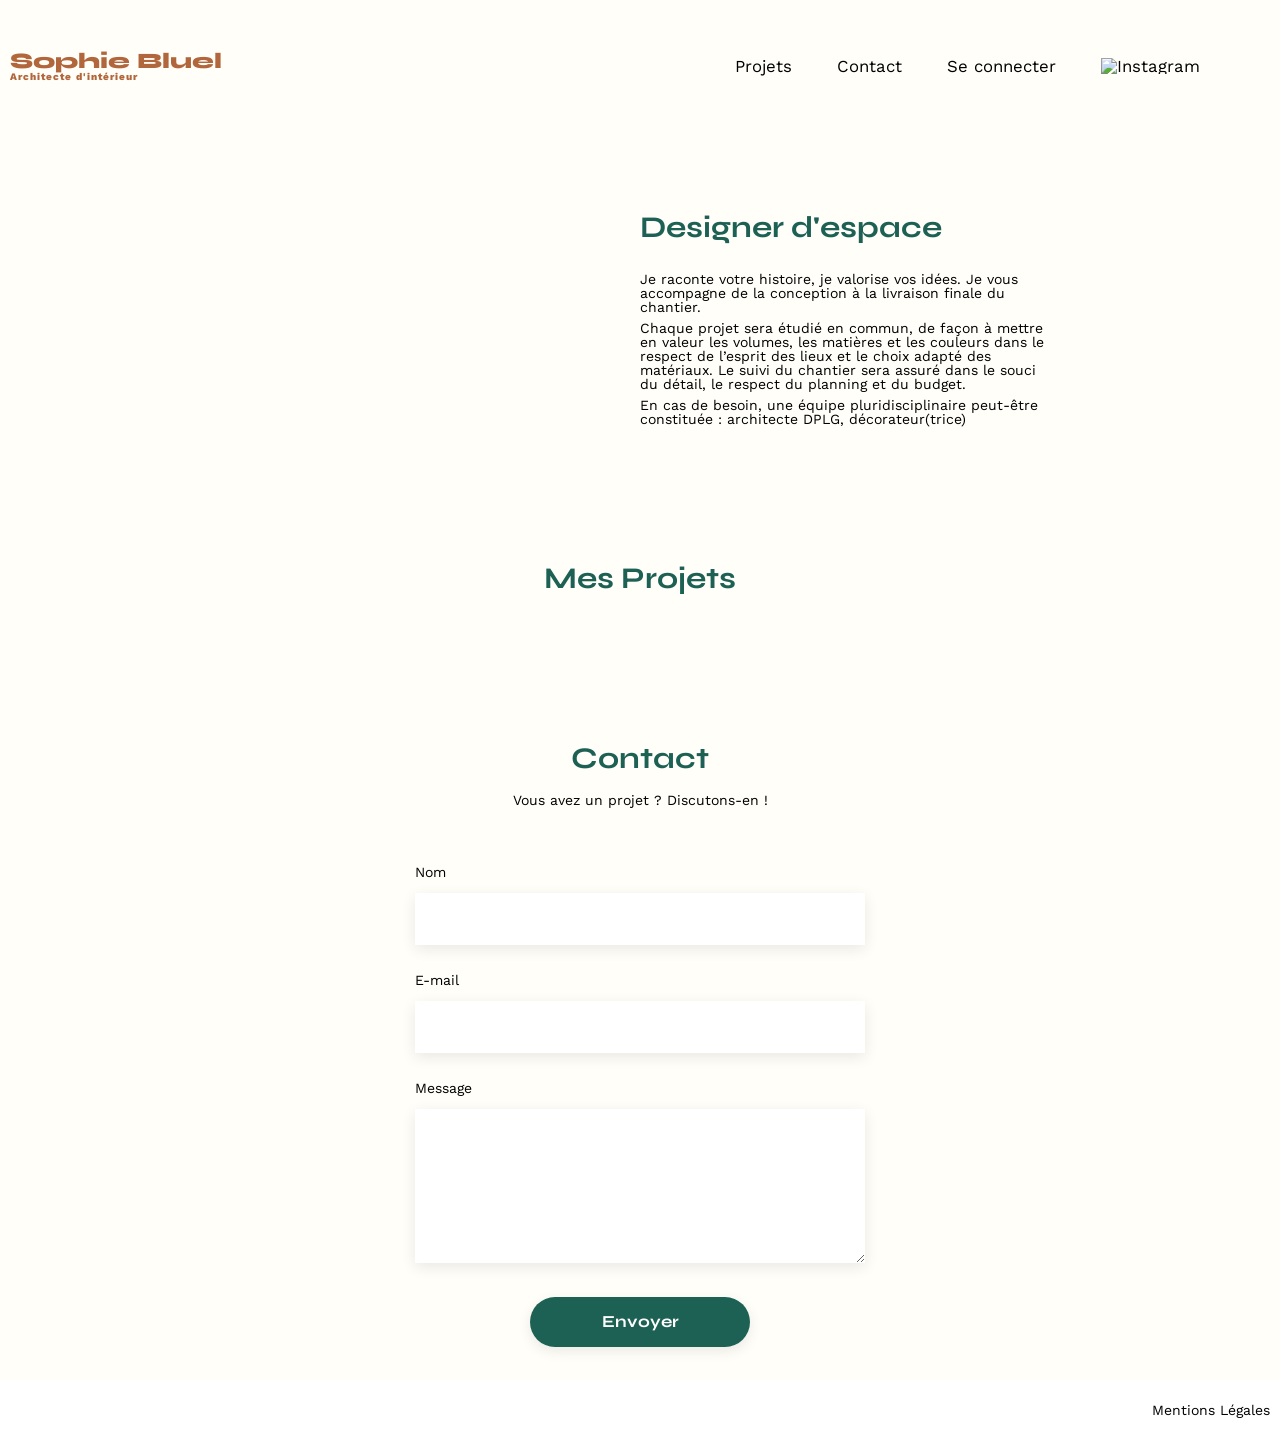
==== FrontEnd/index.html @ d61f4f7e "Ajout de la page login" ====
<!DOCTYPE html>
<html lang="fr">

<head>
	<meta charset="UTF-8">
	<title>Sophie Bluel - Architecte d'intérieur</title>
	<meta name="viewport" content="width=device-width, initial-scale=1.0">
	<link rel="preconnect" href="https://fonts.googleapis.com">
	<link rel="preconnect" href="https://fonts.gstatic.com" crossorigin>
	<link href="https://fonts.googleapis.com/css2?family=Syne:wght@700;800&family=Work+Sans&display=swap"
		rel="stylesheet">
	<meta name="description" content="">
	<link rel="stylesheet" href="./assets/style.css">
</head>

<body>
	<header>
		<h1>Sophie Bluel <span>Architecte d'intérieur</span></h1>
		<nav>
			<ul>
				<li><a href="#">Projets</a></li>
				<li><a href="#">Contact</a></li>
				<li><a href="login.html">Se connecter</a></li> <!-- ✅ lien fonctionnel -->
				<li>
					<a href="https://instagram.com" target="_blank" rel="noopener">
						<img class="icon-instagram" src="./assets/icons/instagram.png" alt="Instagram">
					</a>
				</li>
			</ul>
		</nav>
	</header>
	<main>
		<section id="introduction">
			<figure>
				<img src="./assets/images/sophie-bluel.png" alt="">
			</figure>
			<article>
				<h2>Designer d'espace</h2>
				<p>Je raconte votre histoire, je valorise vos idées. Je vous accompagne de la conception à la livraison
					finale du chantier.</p>
				<p>Chaque projet sera étudié en commun, de façon à mettre en valeur les volumes, les matières et les
					couleurs dans le respect de l’esprit des lieux et le choix adapté des matériaux. Le suivi du
					chantier sera assuré dans le souci du détail, le respect du planning et du budget.</p>
				<p>En cas de besoin, une équipe pluridisciplinaire peut-être constituée : architecte DPLG,
					décorateur(trice)</p>
			</article>
		</section>
		<section id="portfolio">
			<h2>Mes Projets</h2>
			<div id="filters"></div>
			<div class="gallery">
			</div>
		</section>
		<section id="contact">
			<h2>Contact</h2>
			<p>Vous avez un projet ? Discutons-en !</p>
			<form action="#" method="post">
				<label for="name">Nom</label>
				<input type="text" name="name" id="name">
				<label for="email">E-mail</label>
				<input type="email" name="email" id="email">
				<label for="message">Message</label>
				<textarea name="message" id="message" cols="30" rows="10"></textarea>
				<input type="submit" value="Envoyer">
			</form>
		</section>

	</main>

	<footer>
		<nav>
			<ul>
				<li>Mentions Légales</li>
			</ul>
		</nav>
	</footer>
	<script src="script.js"></script>
</body>

</html>
---- FrontEnd/assets/style.css ----
/* http://meyerweb.com/eric/tools/css/reset/
   v2.0 | 20110126
   License: none (public domain)
*/

html,
body,
div,
span,
applet,
object,
iframe,
h1,
h2,
h3,
h4,
h5,
h6,
p,
blockquote,
pre,
a,
abbr,
acronym,
address,
big,
cite,
code,
del,
dfn,
em,
img,
ins,
kbd,
q,
s,
samp,
small,
strike,
strong,
sub,
sup,
tt,
var,
b,
u,
i,
center,
dl,
dt,
dd,
ol,
ul,
li,
fieldset,
form,
label,
legend,
table,
caption,
tbody,
tfoot,
thead,
tr,
th,
td,
article,
aside,
canvas,
details,
embed,
figure,
figcaption,
footer,
header,
hgroup,
menu,
nav,
output,
ruby,
section,
summary,
time,
mark,
audio,
video {
	margin: 0;
	padding: 0;
	border: 0;
	font-size: 100%;
	font: inherit;
	vertical-align: baseline;
}

/* HTML5 display-role reset for older browsers */
article,
aside,
details,
figcaption,
figure,
footer,
header,
hgroup,
menu,
nav,
section {
	display: block;
}

body {
	line-height: 1;
	background-color: #FFFEF8;
}

ol,
ul {
	list-style: none;
}

blockquote,
q {
	quotes: none;
}

blockquote:before,
blockquote:after,
q:before,
q:after {
	content: '';
	content: none;
}

table {
	border-collapse: collapse;
	border-spacing: 0;
}

/** end reset css**/
body {
	font-family: 'Work Sans';
	font-size: 14px;
}

main,
header {
	max-width: 1140px;
	margin: 0 auto;
}

/* RESET UL */
header nav ul {
	list-style: none;
	margin: 0;
	padding: 0;
	display: flex;
	gap: 30px;
}

header {
	display: flex;
	align-items: center;
	justify-content: space-between;
	max-width: 1140px;
	margin: 50px auto;
	padding: 0;
	/* ⛔ Retire le padding horizontal */
	width: 100%;
	box-sizing: border-box;
}

header h1 {
	margin-left: -60px;
	/* ou -60px pour plus */
}

footer nav {
	max-width: 1140px;
	margin: 0 auto;
	width: 100%;
}

section {
	margin: 50px 0;
	margin-top: 130px;
}

h1 {
	display: flex;
	flex-direction: column;
	font-family: 'Syne';
	font-size: 22px;
	font-weight: 800;
	color: #B1663C
}

h1>span {
	font-family: 'Work Sans';
	font-size: 10px;
	letter-spacing: 0.1em;
	;
}

h2 {
	font-family: 'Syne';
	font-weight: 700;
	font-size: 30px;
	color: #1D6154
}

nav li a {
	padding: 0 10px;
	font-size: 1.2em;
	text-decoration: none;
	color: black;
}

li:hover {
	font-weight: bold;
}

#introduction {
	display: flex;
	align-items: center;
}

#introduction figure {
	flex: 1
}

#introduction img {
	display: block;
	margin: auto;
	width: 80%;
}

#introduction article {
	flex: 1
}

#introduction h2 {
	margin-bottom: 1em;
}

#introduction p {
	margin-bottom: 0.5em;
	width: 72%;
}

#portfolio h2 {
	text-align: center;
	margin-bottom: 1em;
}

.gallery {
	width: 100%;
	display: grid;
	grid-template-columns: 1fr 1fr 1fr;
	grid-column-gap: 20px;
	grid-row-gap: 20px;
}

.gallery img {
	width: 100%;

}

#contact {
	width: 50%;
	margin: auto;
}

#contact>* {
	text-align: center;

}

#contact h2 {
	margin-bottom: 20px;
}

#contact form {
	text-align: left;
	margin-top: 30px;
	display: flex;
	flex-direction: column;
}

#contact input {
	height: 50px;
	font-size: 1.2em;
	border: none;
	box-shadow: 0px 4px 14px rgba(0, 0, 0, 0.09);
}

#contact label {
	margin: 2em 0 1em 0;
}

#contact textarea {
	border: none;
	box-shadow: 0px 4px 14px rgba(0, 0, 0, 0.09);
}

input[type="submit"] {
	font-family: 'Syne';
	font-weight: 700;
	color: white;
	background-color: #1D6154;
	margin: 2em auto;
	width: 220px;
	/* plus large */
	padding: 10px 0;
	/* moins haut */
	text-align: center;
	border-radius: 60px;
}

footer nav ul {
	display: flex;
	justify-content: flex-end;
	width: 100%;
	padding: 0 60px;
	/* padding horizontal seulement, ajustable */
	margin: 0;
}

/** Ajout css**/

#filters {
	display: flex;
	/* active flexbox */
	justify-content: center;
	/* centre horizontalement les boutons */
	gap: 10px;
	/* espace entre les boutons */
	margin: 20px 0;
	/* un peu d’espace vertical */
	margin-top: 50px;
}

.filter-btn.active {
	background-color: #1D6154;
	color: white;
}

.filter-btn {
	padding: 10px 20px;
	margin-bottom: 40px;
	border-radius: 20px;
	background-color: white;
	border: 1px solid #1D6154;
	color: #1D6154;
	cursor: pointer;
	font-family: 'Syne', sans-serif;
	font-weight: 700;
	font-size: 14px;
}

.filter-btn:hover {
	background-color: #1D6154;
	color: white;
}

.icon-instagram {
	width: 17px;
	height: auto;
}

header nav ul {
	display: flex;
	justify-content: flex-end;
	align-items: center;
	gap: 25px;
	list-style: none;
	padding: 0;
	margin: 0;
}

section#contact {
	margin-top: 80px;
	max-width: 450px;
}

footer {
	background-color: white;
	height: 60px;
	width: 100%;
	margin: 0;
	padding: 0;
	display: flex;
	align-items: center;
}

footer nav ul li {
	font-weight: normal;
	font-size: 14px;
}
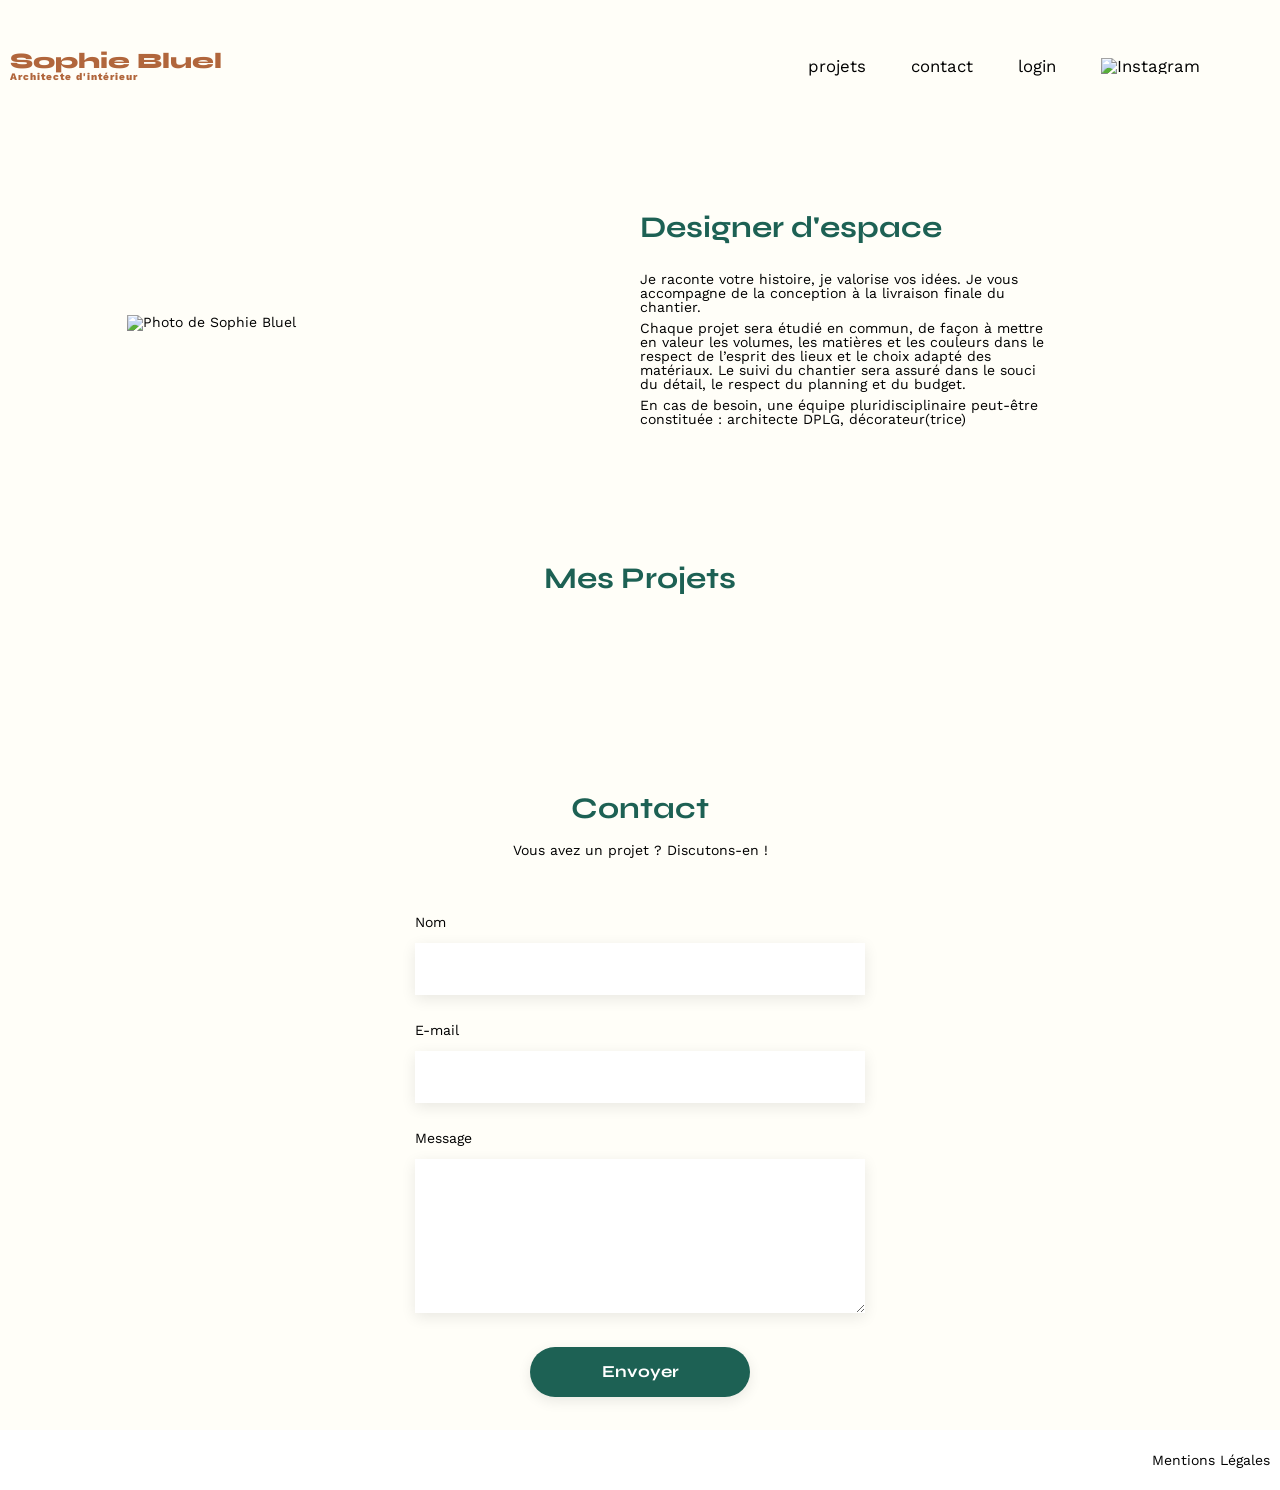
==== commit 53f50287: "Ajout authentification utilisateur et affichage de la page d'accueil lors d'une connexion" ====
--- a/FrontEnd/index.html
+++ b/FrontEnd/index.html
@@ -11,16 +11,23 @@
 		rel="stylesheet">
 	<meta name="description" content="">
 	<link rel="stylesheet" href="./assets/style.css">
+	<link rel="stylesheet" href="https://cdnjs.cloudflare.com/ajax/libs/font-awesome/6.4.0/css/all.min.css" />
+
 </head>
 
 <body>
+	<div id="edition-banner">
+		<i class="fa-solid fa-pen-to-square"></i>
+		<span>Mode édition</span>
+	</div>
+
 	<header>
 		<h1>Sophie Bluel <span>Architecte d'intérieur</span></h1>
 		<nav>
 			<ul>
-				<li><a href="#">Projets</a></li>
-				<li><a href="#">Contact</a></li>
-				<li><a href="login.html">Se connecter</a></li> <!-- ✅ lien fonctionnel -->
+				<li><a href="#">projets</a></li>
+				<li><a href="#">contact</a></li>
+				<li><a href="login.html">login</a></li>
 				<li>
 					<a href="https://instagram.com" target="_blank" rel="noopener">
 						<img class="icon-instagram" src="./assets/icons/instagram.png" alt="Instagram">
@@ -32,7 +39,7 @@
 	<main>
 		<section id="introduction">
 			<figure>
-				<img src="./assets/images/sophie-bluel.png" alt="">
+				<img src="./assets/images/sophie-bluel.png" alt="Photo de Sophie Bluel">
 			</figure>
 			<article>
 				<h2>Designer d'espace</h2>
@@ -46,10 +53,14 @@
 			</article>
 		</section>
 		<section id="portfolio">
-			<h2>Mes Projets</h2>
+			<div class="header-portfolio">
+				<h2>Mes Projets</h2>
+				<button class="edit-button">
+					<i class="fa-solid fa-pen-to-square"></i> modifier
+				</button>
+			</div>
 			<div id="filters"></div>
-			<div class="gallery">
-			</div>
+			<div class="gallery"></div>
 		</section>
 		<section id="contact">
 			<h2>Contact</h2>
--- a/FrontEnd/assets/style.css
+++ b/FrontEnd/assets/style.css
@@ -163,14 +163,12 @@
 	max-width: 1140px;
 	margin: 50px auto;
 	padding: 0;
-	/* ⛔ Retire le padding horizontal */
 	width: 100%;
 	box-sizing: border-box;
 }
 
 header h1 {
 	margin-left: -60px;
-	/* ou -60px pour plus */
 }
 
 footer nav {
@@ -308,9 +306,7 @@
 	background-color: #1D6154;
 	margin: 2em auto;
 	width: 220px;
-	/* plus large */
 	padding: 10px 0;
-	/* moins haut */
 	text-align: center;
 	border-radius: 60px;
 }
@@ -320,7 +316,6 @@
 	justify-content: flex-end;
 	width: 100%;
 	padding: 0 60px;
-	/* padding horizontal seulement, ajustable */
 	margin: 0;
 }
 
@@ -328,13 +323,9 @@
 
 #filters {
 	display: flex;
-	/* active flexbox */
 	justify-content: center;
-	/* centre horizontalement les boutons */
 	gap: 10px;
-	/* espace entre les boutons */
 	margin: 20px 0;
-	/* un peu d’espace vertical */
 	margin-top: 50px;
 }
 
@@ -394,4 +385,50 @@
 footer nav ul li {
 	font-weight: normal;
 	font-size: 14px;
+}
+
+.header-portfolio {
+	display: flex;
+	align-items: center;
+	justify-content: center;
+	gap: 20px;
+	max-width: 1000px;
+	margin: 0 auto 1em auto;
+	padding: 0 1.5em;
+	margin-bottom: 100px;
+}
+
+#portfolio h2 {
+	margin-bottom: 0;
+}
+
+.edit-button {
+	display: inline-flex;
+	align-items: center;
+	gap: 8px;
+	padding: 0.3em 0.8em;
+	border: none;
+	background-color: transparent;
+	color: black;
+	font-family: 'Work Sans', sans-serif;
+	font-size: 1rem;
+	cursor: pointer;
+	margin: 0;
+	height: 2.4rem;
+}
+
+#edition-banner {
+	display: none;
+	background-color: black;
+	color: white;
+	font-family: 'Work Sans', sans-serif;
+	font-size: 14px;
+	position: relative;
+	z-index: 10;
+	width: 100%;
+	display: flex;
+	justify-content: center;
+	align-items: center;
+	gap: 8px;
+	padding: 20px 0;
 }
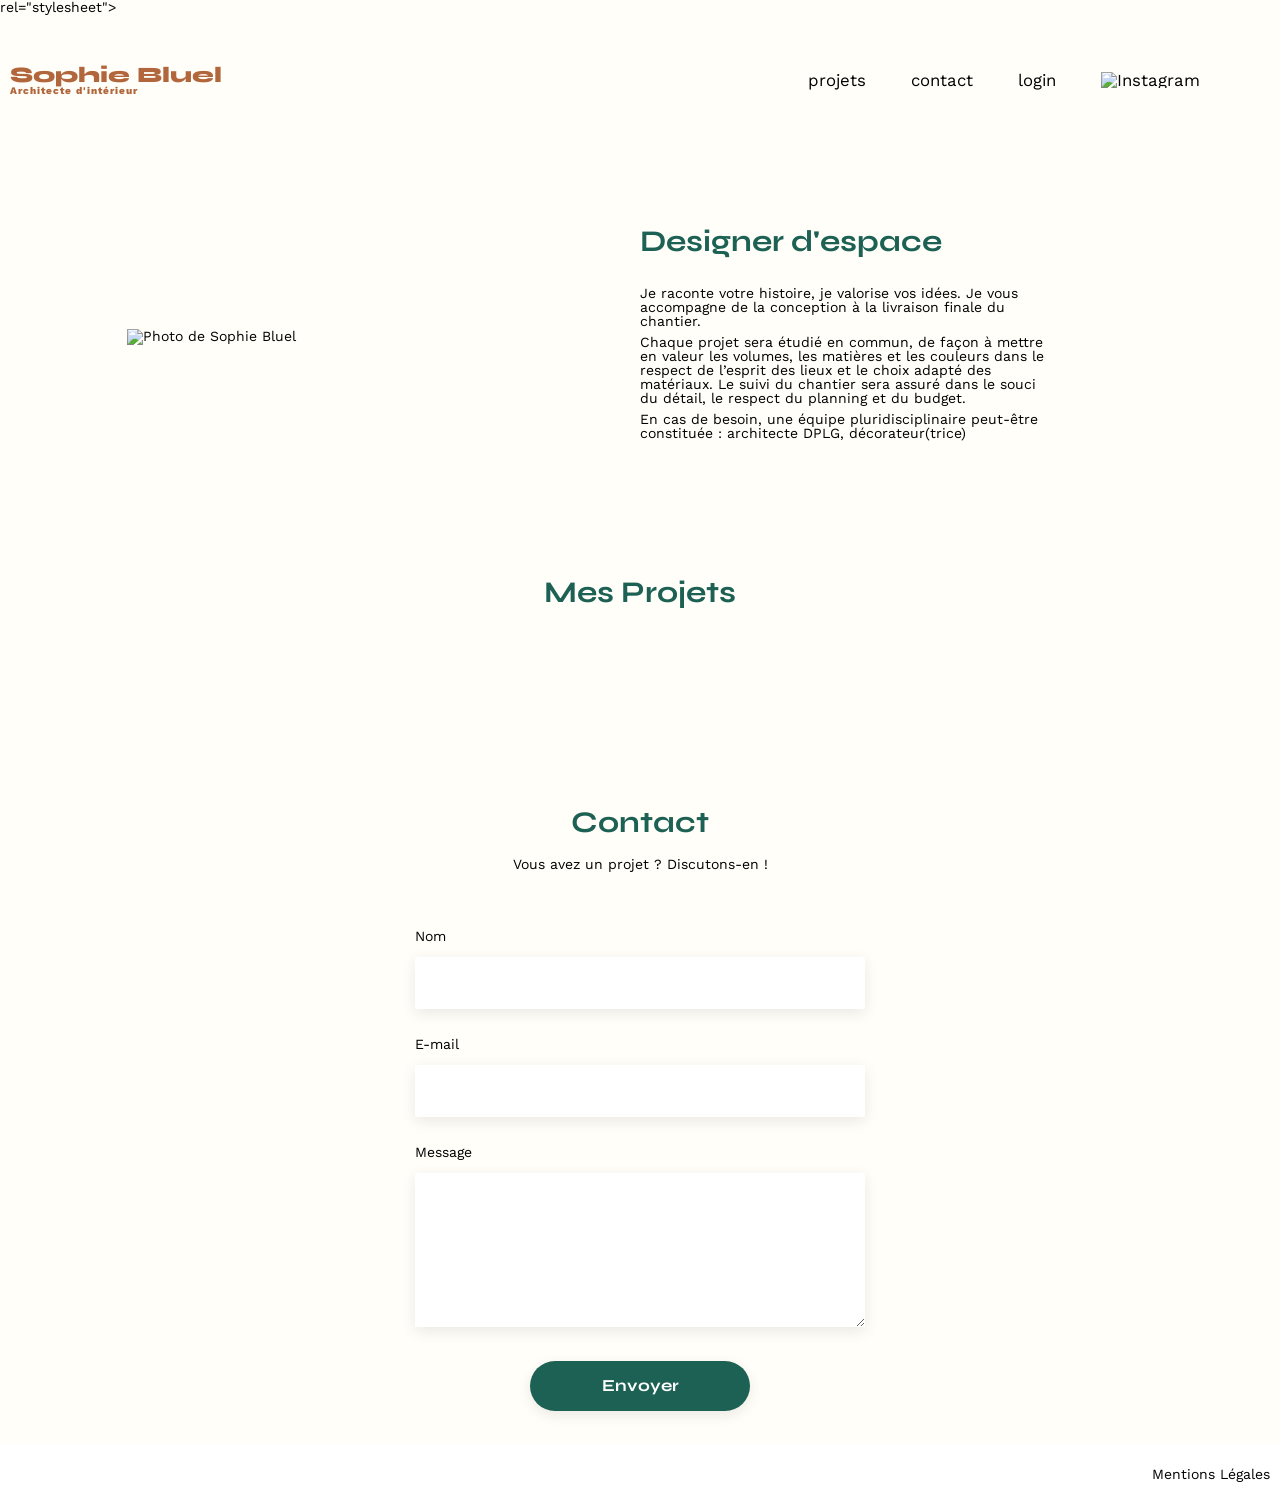
==== commit 5c4e0071: "Ajout de la modale" ====
--- a/FrontEnd/index.html
+++ b/FrontEnd/index.html
@@ -7,8 +7,10 @@
 	<meta name="viewport" content="width=device-width, initial-scale=1.0">
 	<link rel="preconnect" href="https://fonts.googleapis.com">
 	<link rel="preconnect" href="https://fonts.gstatic.com" crossorigin>
-	<link href="https://fonts.googleapis.com/css2?family=Syne:wght@700;800&family=Work+Sans&display=swap"
+	<link href="https://fonts.googleapis.com/css2?family=Syne:wght@400;700;800&family=Work+Sans&display=swap"
 		rel="stylesheet">
+
+	rel="stylesheet">
 	<meta name="description" content="">
 	<link rel="stylesheet" href="./assets/style.css">
 	<link rel="stylesheet" href="https://cdnjs.cloudflare.com/ajax/libs/font-awesome/6.4.0/css/all.min.css" />
@@ -85,6 +87,32 @@
 			</ul>
 		</nav>
 	</footer>
+	<section class="modal" id="modal" aria-labelledby="modal-title" role="dialog" aria-modal="true">
+		<div class="modal-content">
+
+			<span class="back-arrow" aria-label="Retour à la galerie" style="display:none;">&#8592;</span>
+
+			<button class="close-modal" aria-label="Fermer la modale">&times;</button>
+
+			<div class="modal-gallery active">
+				<h2 id="modal-title">Galerie photo</h2>
+				<div class="gallery-items">
+				</div>
+				<button id="addPhotoBtn" class="filter-btn active">Ajouter une photo</button>
+			</div>
+
+			<div class="modal-form">
+				<h2>Ajout photo</h2>
+				<form>
+					<input type="file" name="photo" accept="image/*" required>
+					<input type="text" name="title" placeholder="Titre" required>
+					<select name="category" required>
+					</select>
+					<button type="submit">Valider</button>
+				</form>
+			</div>
+		</div>
+	</section>
 	<script src="script.js"></script>
 </body>
 
--- a/FrontEnd/assets/style.css
+++ b/FrontEnd/assets/style.css
@@ -431,4 +431,128 @@
 	align-items: center;
 	gap: 8px;
 	padding: 20px 0;
+}
+
+/* Modale */
+
+#modal {
+	display: none;
+	position: fixed;
+	top: 0;
+	left: 0;
+	width: 100vw;
+	height: 100vh;
+	z-index: 1000;
+	display: flex;
+	align-items: center;
+	justify-content: center;
+	padding: 20px;
+	box-sizing: border-box;
+}
+
+#modal {
+	display: none;
+}
+
+#modal.active {
+	display: block;
+}
+
+#modal.active {
+	display: flex;
+}
+
+/* Contenu de la modale */
+.modal-content {
+	position: relative;
+	background: white;
+	border-radius: 8px;
+	max-width: 600px;
+	width: 100%;
+	max-height: 90vh;
+	/* limite la hauteur à 90% de la fenêtre */
+	padding-left: 100px;
+	padding-right: 100px;
+	padding-top: 40px;
+	box-shadow: 0 4px 15px rgba(0, 0, 0, 0.3);
+}
+
+/* Croix fermeture positionnée en haut à droite */
+.close-modal {
+	position: absolute;
+	top: 15px;
+	right: 15px;
+	font-size: 24px;
+	cursor: pointer;
+	color: #333;
+	background: transparent;
+	border: none;
+	line-height: 1;
+	user-select: none;
+	padding: 0;
+}
+
+/* Flèche retour en haut à gauche */
+.back-arrow {
+	position: absolute;
+	top: 15px;
+	left: 15px;
+	font-size: 24px;
+	cursor: pointer;
+	color: #333;
+	background: transparent;
+	border: none;
+	user-select: none;
+	padding: 0;
+}
+
+/* Gestion affichage des vues */
+.modal-gallery,
+.modal-form {
+	display: none;
+}
+
+.modal-gallery.active,
+.modal-form.active {
+	display: block;
+}
+
+#modal-title {
+	margin-top: 60px;
+	margin-bottom: 60px;
+	font-size: 26px;
+	font-weight: 400;
+	color: #000000;
+	text-align: center;
+}
+
+/* Conteneur des images dans la modale */
+.modal-gallery .gallery-items {
+	display: flex;
+	flex-wrap: wrap;
+	gap: 15px;
+	justify-content: center;
+	max-height: 280px;
+	/* limite hauteur pour garder la modale aérée */
+}
+
+/* Chaque figure dans la galerie modale */
+.modal-gallery .gallery-items figure {
+	flex: 0 0 100px;
+	/* largeur fixe */
+	margin: 0;
+	cursor: pointer;
+	overflow: hidden;
+}
+
+/* Images dans la modale */
+.modal-gallery .gallery-items img {
+	width: 100%;
+	height: 130px;
+	object-fit: cover;
+	display: block;
+}
+
+.modal-gallery figcaption {
+	display: none;
 }
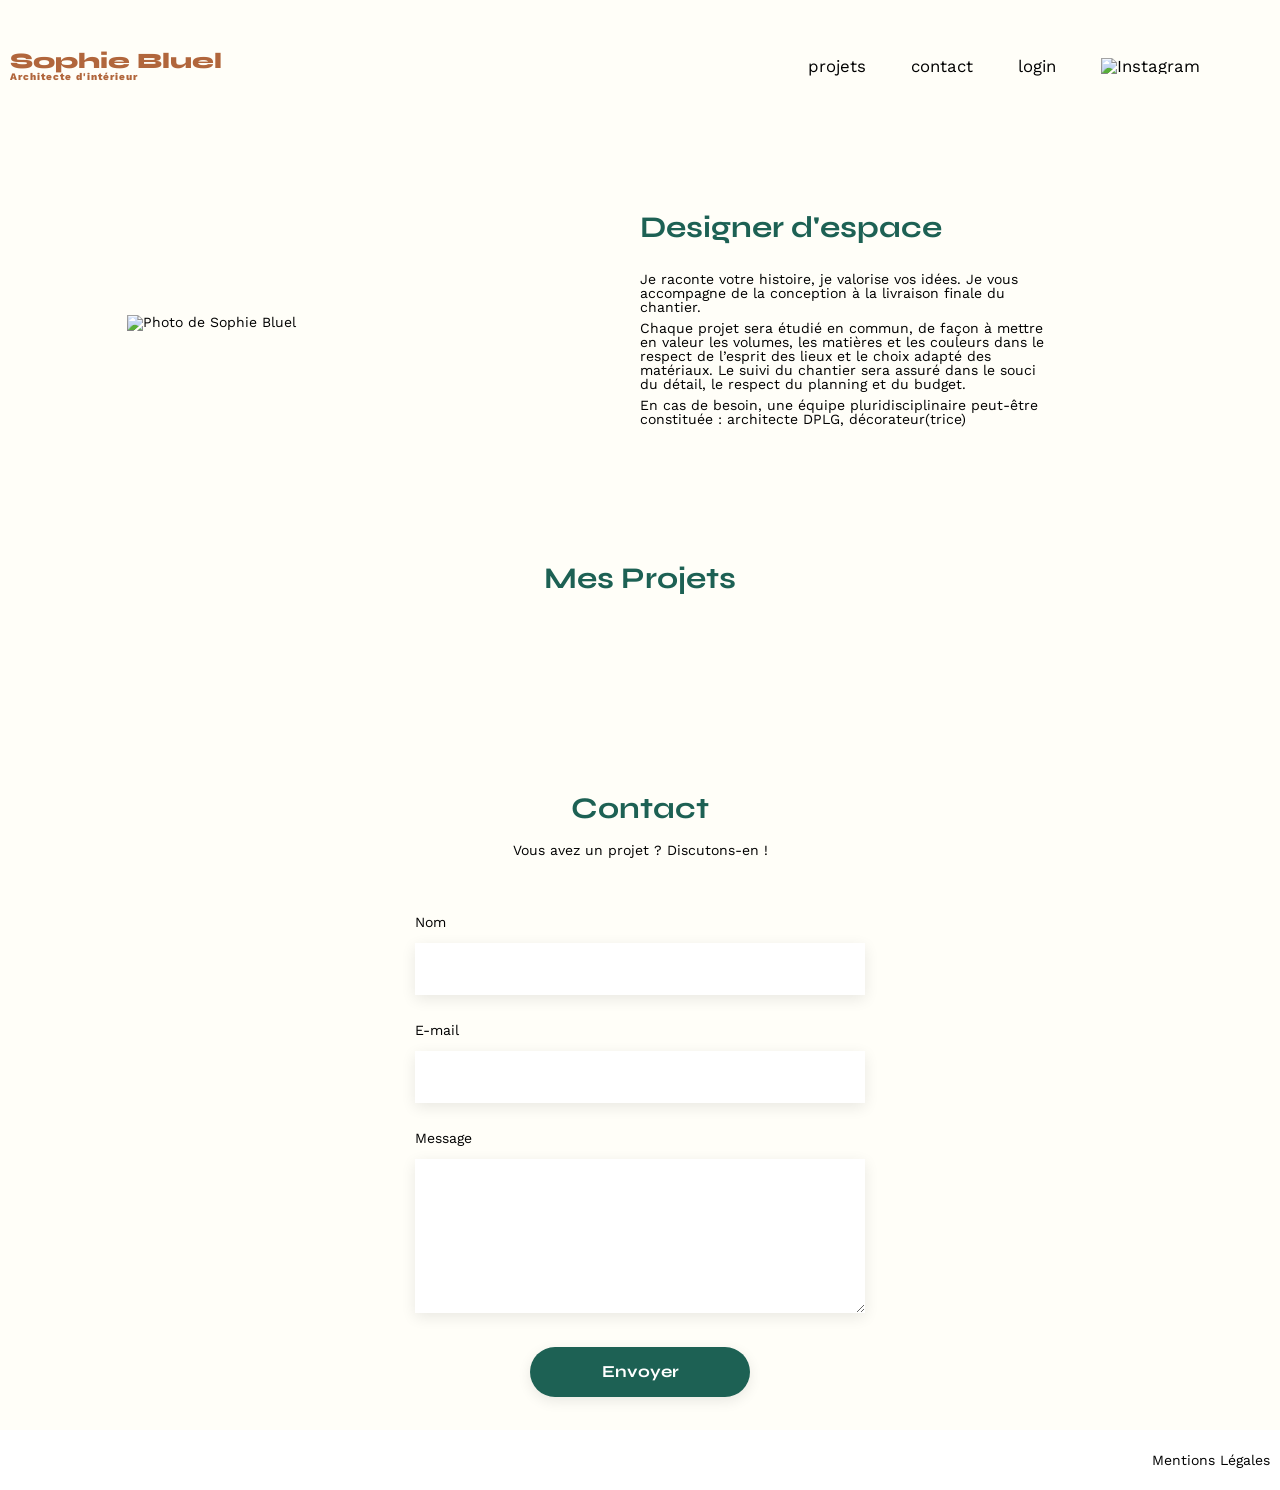
==== commit 27f11de3: "Ajout des photos dans la modale" ====
--- a/FrontEnd/index.html
+++ b/FrontEnd/index.html
@@ -9,12 +9,9 @@
 	<link rel="preconnect" href="https://fonts.gstatic.com" crossorigin>
 	<link href="https://fonts.googleapis.com/css2?family=Syne:wght@400;700;800&family=Work+Sans&display=swap"
 		rel="stylesheet">
-
-	rel="stylesheet">
 	<meta name="description" content="">
 	<link rel="stylesheet" href="./assets/style.css">
 	<link rel="stylesheet" href="https://cdnjs.cloudflare.com/ajax/libs/font-awesome/6.4.0/css/all.min.css" />
-
 </head>
 
 <body>
--- a/FrontEnd/assets/style.css
+++ b/FrontEnd/assets/style.css
@@ -434,7 +434,6 @@
 }
 
 /* Modale */
-
 #modal {
 	display: none;
 	position: fixed;
@@ -443,19 +442,10 @@
 	width: 100vw;
 	height: 100vh;
 	z-index: 1000;
-	display: flex;
-	align-items: center;
+	align-items: flex-start;
 	justify-content: center;
 	padding: 20px;
 	box-sizing: border-box;
-}
-
-#modal {
-	display: none;
-}
-
-#modal.active {
-	display: block;
 }
 
 #modal.active {
@@ -467,14 +457,12 @@
 	position: relative;
 	background: white;
 	border-radius: 8px;
-	max-width: 600px;
-	width: 100%;
-	max-height: 90vh;
-	/* limite la hauteur à 90% de la fenêtre */
-	padding-left: 100px;
-	padding-right: 100px;
-	padding-top: 40px;
-	box-shadow: 0 4px 15px rgba(0, 0, 0, 0.3);
+	width: 800px;
+	max-width: 90%;
+	height: auto;
+	min-height: 500px;
+	padding: 20px 80px;
+	box-sizing: border-box;
 }
 
 /* Croix fermeture positionnée en haut à droite */
@@ -532,14 +520,15 @@
 	flex-wrap: wrap;
 	gap: 15px;
 	justify-content: center;
-	max-height: 280px;
-	/* limite hauteur pour garder la modale aérée */
+	padding: 0 20px;
+	/* marge interne pour aérer les bords */
+	box-sizing: border-box;
 }
 
 /* Chaque figure dans la galerie modale */
 .modal-gallery .gallery-items figure {
-	flex: 0 0 100px;
-	/* largeur fixe */
+	flex: 0 0 calc((100% - 4 * 15px) / 5);
+	/* largeur calculée pour 5 colonnes */
 	margin: 0;
 	cursor: pointer;
 	overflow: hidden;
@@ -555,4 +544,9 @@
 
 .modal-gallery figcaption {
 	display: none;
+}
+
+#addPhotoBtn {
+	display: block;
+	margin: 20px auto 0;
 }
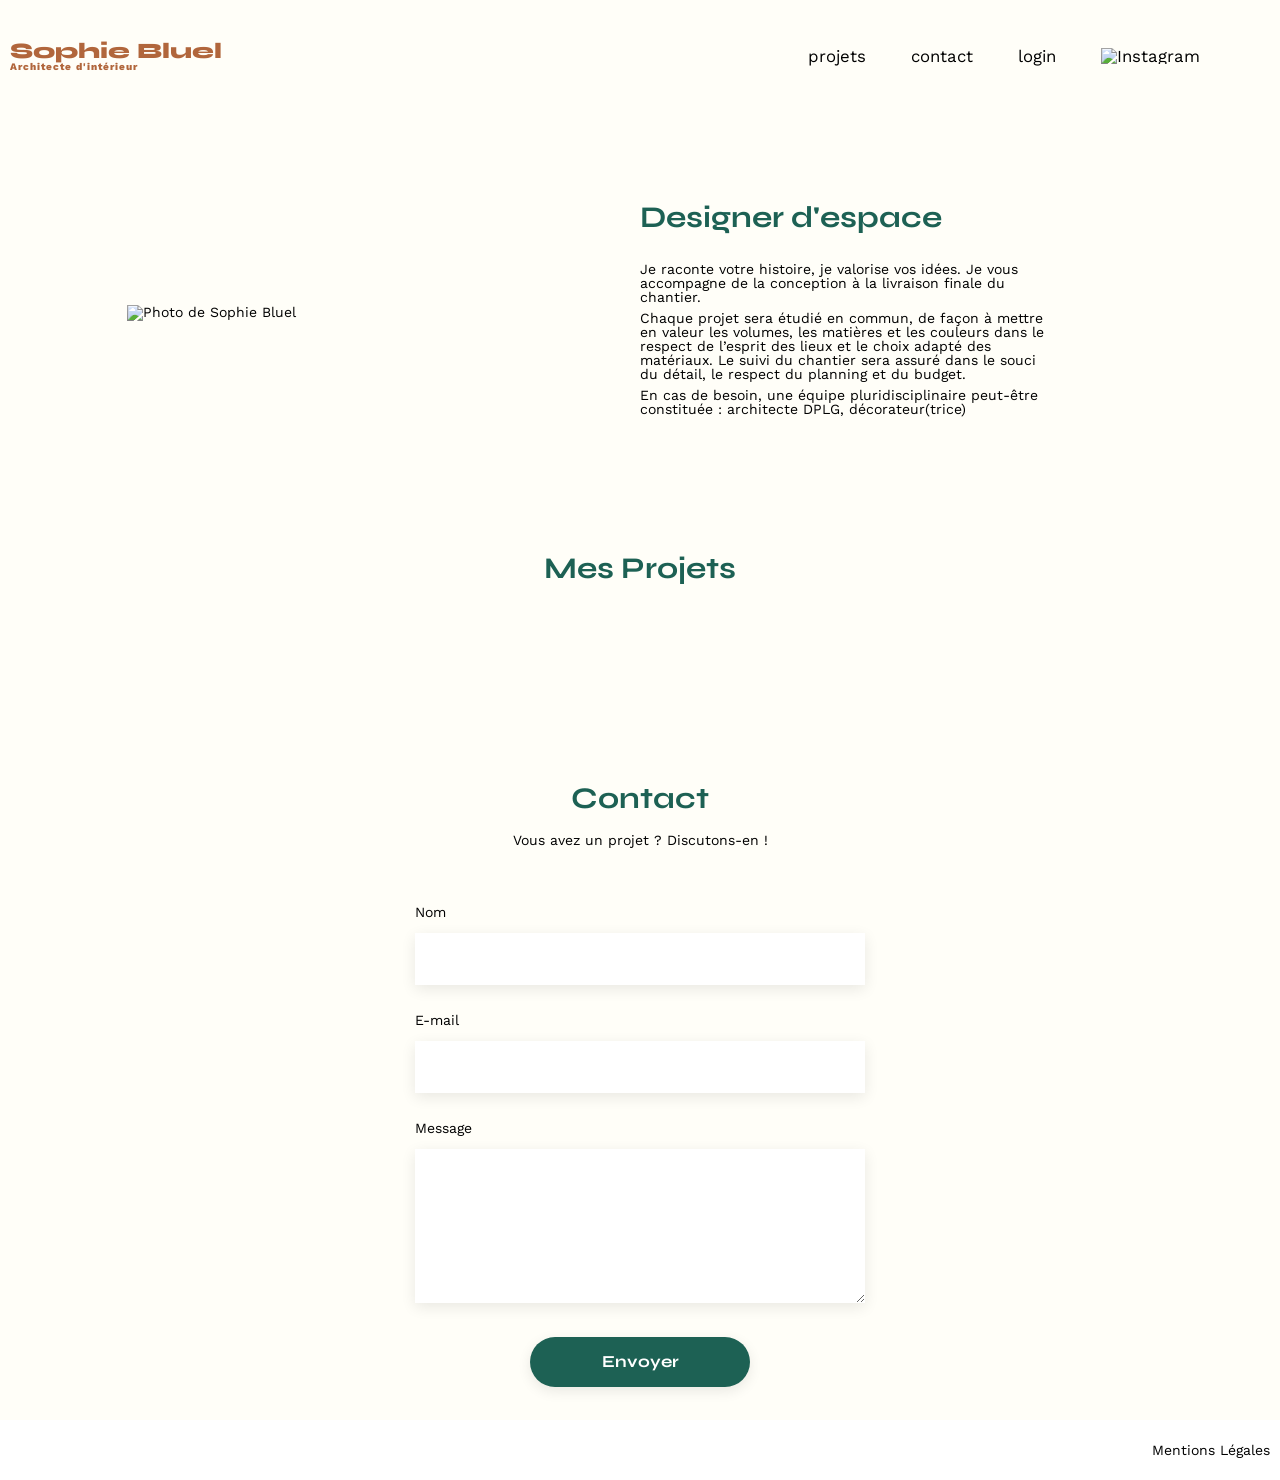
==== commit ea9e9a7c: "Ajout de la deuxième fenêtre de la modale" ====
--- a/FrontEnd/index.html
+++ b/FrontEnd/index.html
@@ -84,27 +84,44 @@
 			</ul>
 		</nav>
 	</footer>
+	<div class="page-overlay"></div>
 	<section class="modal" id="modal" aria-labelledby="modal-title" role="dialog" aria-modal="true">
 		<div class="modal-content">
 
-			<span class="back-arrow" aria-label="Retour à la galerie" style="display:none;">&#8592;</span>
+			<span class="back-arrow" aria-label="Retour à la galerie">
+				<i class="fa-solid fa-arrow-left"></i>
+			</span>
 
-			<button class="close-modal" aria-label="Fermer la modale">&times;</button>
+			<button class="close-modal" aria-label="Fermer la modale">
+				<i class="fa-solid fa-xmark"></i>
+			</button>
 
 			<div class="modal-gallery active">
-				<h2 id="modal-title">Galerie photo</h2>
+				<h2 class="modal-title">Galerie photo</h2>
 				<div class="gallery-items">
 				</div>
+				<div class="separator"></div>
 				<button id="addPhotoBtn" class="filter-btn active">Ajouter une photo</button>
 			</div>
 
 			<div class="modal-form">
-				<h2>Ajout photo</h2>
-				<form>
-					<input type="file" name="photo" accept="image/*" required>
-					<input type="text" name="title" placeholder="Titre" required>
-					<select name="category" required>
+				<h2 class="modal-title">Ajout photo</h2>
+				<form id="add-photo-form">
+					<button type="button" class="custom-file-btn">
+						<input type="file" name="photo" accept="image/*" required>
+						<div class="btn-content">
+							<img src="assets/icons/Vector.png" alt="Icône photo">
+							<p class="add-photo">+ Ajouter une photo</p>
+							<p class="file-info">jpg. png : 40mo max</p>
+						</div>
+					</button>
+					<label for="title">Titre</label>
+					<input type="text" name="title" id="title" required>
+					<label for="category">Catégorie</label>
+					<select name="category" id="category" required>
 					</select>
+
+					<div class="separator"></div>
 					<button type="submit">Valider</button>
 				</form>
 			</div>
--- a/FrontEnd/assets/style.css
+++ b/FrontEnd/assets/style.css
@@ -161,7 +161,7 @@
 	align-items: center;
 	justify-content: space-between;
 	max-width: 1140px;
-	margin: 50px auto;
+	margin: 40px auto;
 	padding: 0;
 	width: 100%;
 	box-sizing: border-box;
@@ -259,7 +259,6 @@
 
 .gallery img {
 	width: 100%;
-
 }
 
 #contact {
@@ -269,7 +268,6 @@
 
 #contact>* {
 	text-align: center;
-
 }
 
 #contact h2 {
@@ -418,19 +416,16 @@
 }
 
 #edition-banner {
-	display: none;
+	top: 0;
+	left: 0;
+	width: 100%;
+	height: 60px;
+	display: flex;
+	justify-content: center;
+	align-items: center;
 	background-color: black;
 	color: white;
-	font-family: 'Work Sans', sans-serif;
-	font-size: 14px;
-	position: relative;
-	z-index: 10;
-	width: 100%;
-	display: flex;
-	justify-content: center;
-	align-items: center;
-	gap: 8px;
-	padding: 20px 0;
+	z-index: 1001;
 }
 
 /* Modale */
@@ -441,57 +436,31 @@
 	left: 0;
 	width: 100vw;
 	height: 100vh;
-	z-index: 1000;
-	align-items: flex-start;
+	z-index: 101;
+	align-items: center;
 	justify-content: center;
 	padding: 20px;
 	box-sizing: border-box;
 }
 
+
 #modal.active {
 	display: flex;
 }
 
 /* Contenu de la modale */
 .modal-content {
-	position: relative;
 	background: white;
-	border-radius: 8px;
-	width: 800px;
+	border-radius: 10px;
+	width: 630px;
 	max-width: 90%;
-	height: auto;
-	min-height: 500px;
+	height: 688px;
 	padding: 20px 80px;
 	box-sizing: border-box;
-}
-
-/* Croix fermeture positionnée en haut à droite */
-.close-modal {
-	position: absolute;
-	top: 15px;
-	right: 15px;
-	font-size: 24px;
-	cursor: pointer;
-	color: #333;
-	background: transparent;
-	border: none;
-	line-height: 1;
-	user-select: none;
-	padding: 0;
-}
-
-/* Flèche retour en haut à gauche */
-.back-arrow {
-	position: absolute;
-	top: 15px;
-	left: 15px;
-	font-size: 24px;
-	cursor: pointer;
-	color: #333;
-	background: transparent;
-	border: none;
-	user-select: none;
-	padding: 0;
+	display: flex;
+	flex-direction: column;
+	justify-content: space-between;
+	position: relative;
 }
 
 /* Gestion affichage des vues */
@@ -505,7 +474,7 @@
 	display: block;
 }
 
-#modal-title {
+.modal-title {
 	margin-top: 60px;
 	margin-bottom: 60px;
 	font-size: 26px;
@@ -514,21 +483,48 @@
 	text-align: center;
 }
 
+/* Flèche retour */
+.back-arrow {
+	position: absolute;
+	top: 25px;
+	left: 15px;
+	font-size: 15px;
+	cursor: pointer;
+	color: #333;
+	background: transparent;
+	border: none;
+	padding: 0;
+	user-select: none;
+	line-height: 1;
+}
+
+/* Croix de fermeture */
+.close-modal {
+	position: absolute;
+	top: 25px;
+	right: 15px;
+	font-size: 15px;
+	cursor: pointer;
+	color: #333;
+	background: transparent;
+	border: none;
+	padding: 0;
+	line-height: 1;
+}
+
 /* Conteneur des images dans la modale */
 .modal-gallery .gallery-items {
 	display: flex;
 	flex-wrap: wrap;
 	gap: 15px;
-	justify-content: center;
 	padding: 0 20px;
-	/* marge interne pour aérer les bords */
 	box-sizing: border-box;
+	margin-bottom: 60px;
 }
 
 /* Chaque figure dans la galerie modale */
 .modal-gallery .gallery-items figure {
 	flex: 0 0 calc((100% - 4 * 15px) / 5);
-	/* largeur calculée pour 5 colonnes */
 	margin: 0;
 	cursor: pointer;
 	overflow: hidden;
@@ -537,16 +533,185 @@
 /* Images dans la modale */
 .modal-gallery .gallery-items img {
 	width: 100%;
-	height: 130px;
 	object-fit: cover;
 	display: block;
+	height: 100px;
 }
 
 .modal-gallery figcaption {
 	display: none;
 }
 
+.gallery-items {
+	position: relative;
+}
+
+.modal-gallery .gallery-items figure {
+	position: relative;
+}
+
+.delete-btn {
+	position: absolute;
+	top: 5px;
+	right: 5px;
+	width: 20px;
+	height: 20px;
+	background: black;
+	border: none;
+	color: white;
+	display: flex;
+	align-items: center;
+	justify-content: center;
+	border-radius: 3px;
+	cursor: pointer;
+	font-size: 10px;
+}
+
 #addPhotoBtn {
 	display: block;
-	margin: 20px auto 0;
+	margin: 50px auto 0;
+	padding: 10px 50px;
+}
+
+.page-overlay {
+	position: fixed;
+	top: 0;
+	left: 0;
+	width: 100%;
+	height: 100%;
+	background: rgba(0, 0, 0, 0.5);
+	display: none;
+	z-index: 100;
+}
+
+/* Affichage overlay */
+.page-overlay.show {
+	display: block;
+}
+
+.separator {
+	height: 1px;
+	background-color: #B3B3B3;
+	margin: 20px 0;
+}
+
+.custom-file-btn input[type="file"] {
+	opacity: 0;
+	position: absolute;
+	width: 100%;
+	height: 100%;
+	z-index: 1;
+	cursor: pointer;
+}
+
+/* Formulaire : chaque élément sur sa ligne */
+#add-photo-form button.custom-file-btn,
+#add-photo-form input,
+#add-photo-form select,
+#add-photo-form button[type="submit"] {
+	display: block;
+	width: 100%;
+	margin-bottom: 20px;
+}
+
+/* Style du bouton "Ajouter une photo" */
+.custom-file-btn {
+	display: flex;
+	flex-direction: column;
+	align-items: center;
+	justify-content: center;
+	padding: 20px;
+	background-color: #E8F1F6;
+	border: none;
+	/* pas de contour */
+	border-radius: 5px;
+	cursor: pointer;
+	position: relative;
+}
+
+.custom-file-btn input[type="file"] {
+	opacity: 0;
+	position: absolute;
+	width: 100%;
+	height: 100%;
+	top: 0;
+	left: 0;
+	cursor: pointer;
+	z-index: 1;
+	border: none;
+	outline: none;
+	background: transparent;
+	pointer-events: auto;
+}
+
+.custom-file-btn input[type="file"]:focus {
+	outline: none;
+	box-shadow: none;
+}
+
+/* Contenu visible du bouton */
+.custom-file-btn .btn-content {
+	position: relative;
+	z-index: 0;
+}
+
+/* Centrer image et texte */
+.custom-file-btn .btn-content img {
+	display: block;
+	margin: 0 auto 10px;
+}
+
+.custom-file-btn .btn-content p {
+	margin: 0;
+	font-size: 14px;
+}
+
+#add-photo-form,
+#add-photo-form input,
+#add-photo-form select,
+#add-photo-form button {
+	font-family: 'Work Sans', sans-serif;
+}
+
+#connexion input,
+#connexion select,
+#modal input,
+#modal select {
+	height: 50px;
+	font-size: 1.2em;
+	border: none;
+	box-shadow: 0px 4px 14px rgba(0, 0, 0, 0.09);
+	padding: 10px;
+	background-color: #fff;
+	width: 100%;
+	box-sizing: border-box;
+	line-height: normal;
+	/* permet au texte de suivre le padding */
+}
+
+#connexion label,
+#modal label {
+	display: block;
+	/* s’assure que le margin fonctionne correctement */
+	margin-bottom: 8px;
+	/* espace sous le label */
+	font-weight: 500;
+	font-size: 1em;
+}
+
+.add-photo {
+	font-size: 14px;
+	font-weight: 500;
+	color: #306685;
+	text-align: center;
+	margin: 20px 0 10px;
+	cursor: pointer;
+}
+
+.file-info {
+	font-size: 10px;
+	font-weight: 400;
+	color: #444444;
+	text-align: center;
+	margin: 0 0 20px;
 }
